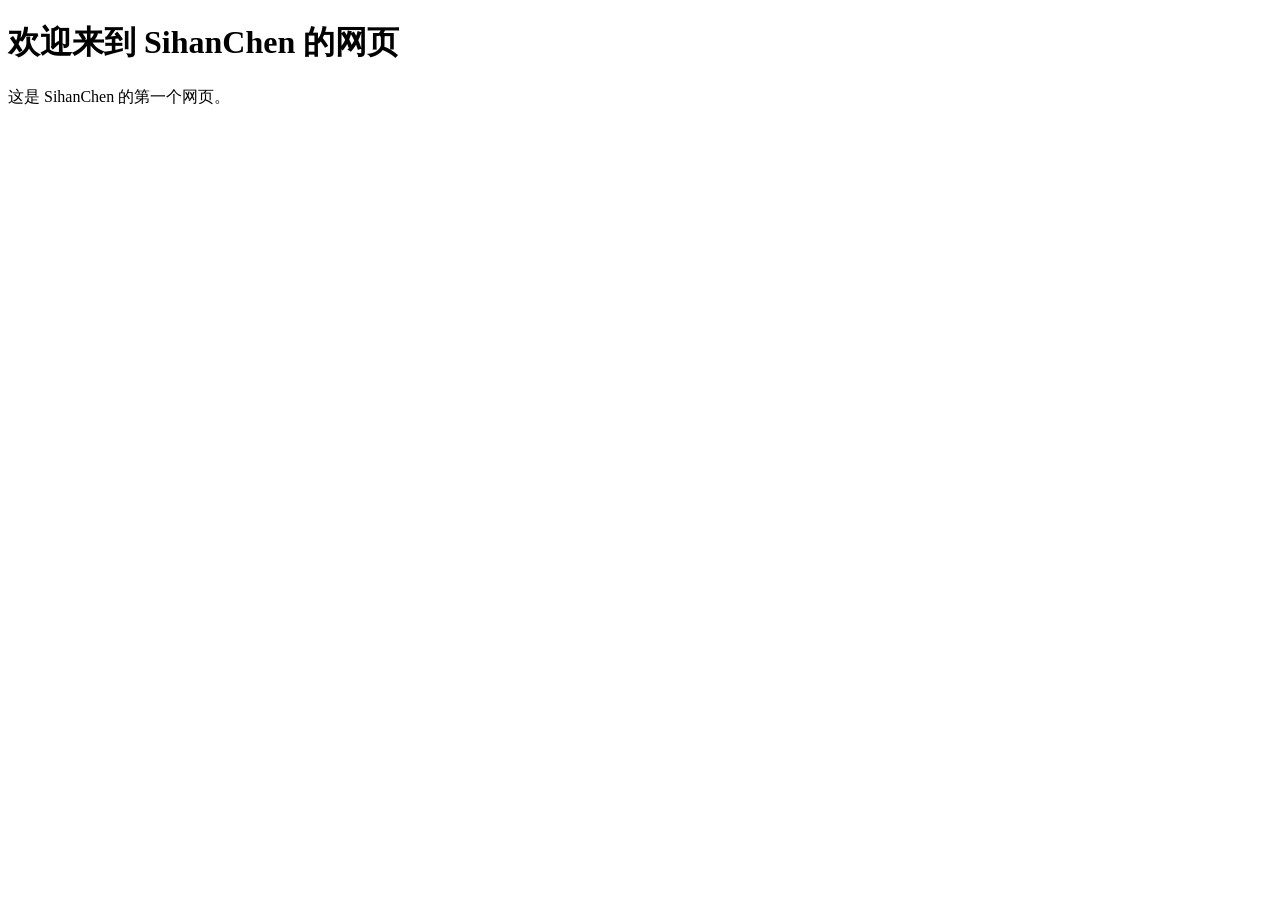
==== index.html @ 58860b1e "Create index.html" ====
<!DOCTYPE html>
<html lang="zh">
<head>
    <meta charset="UTF-8">
    <meta name="viewport" content="width=device-width, initial-scale=1.0">
    <link rel="stylesheet" href="style.css"> <!-- 引入 CSS 文件 -->
    <title>SihanChen 的网页</title>
</head>
<body>
    <h1>欢迎来到 SihanChen 的网页</h1>
    <p>这是 SihanChen 的第一个网页。</p>
</body>
</html>
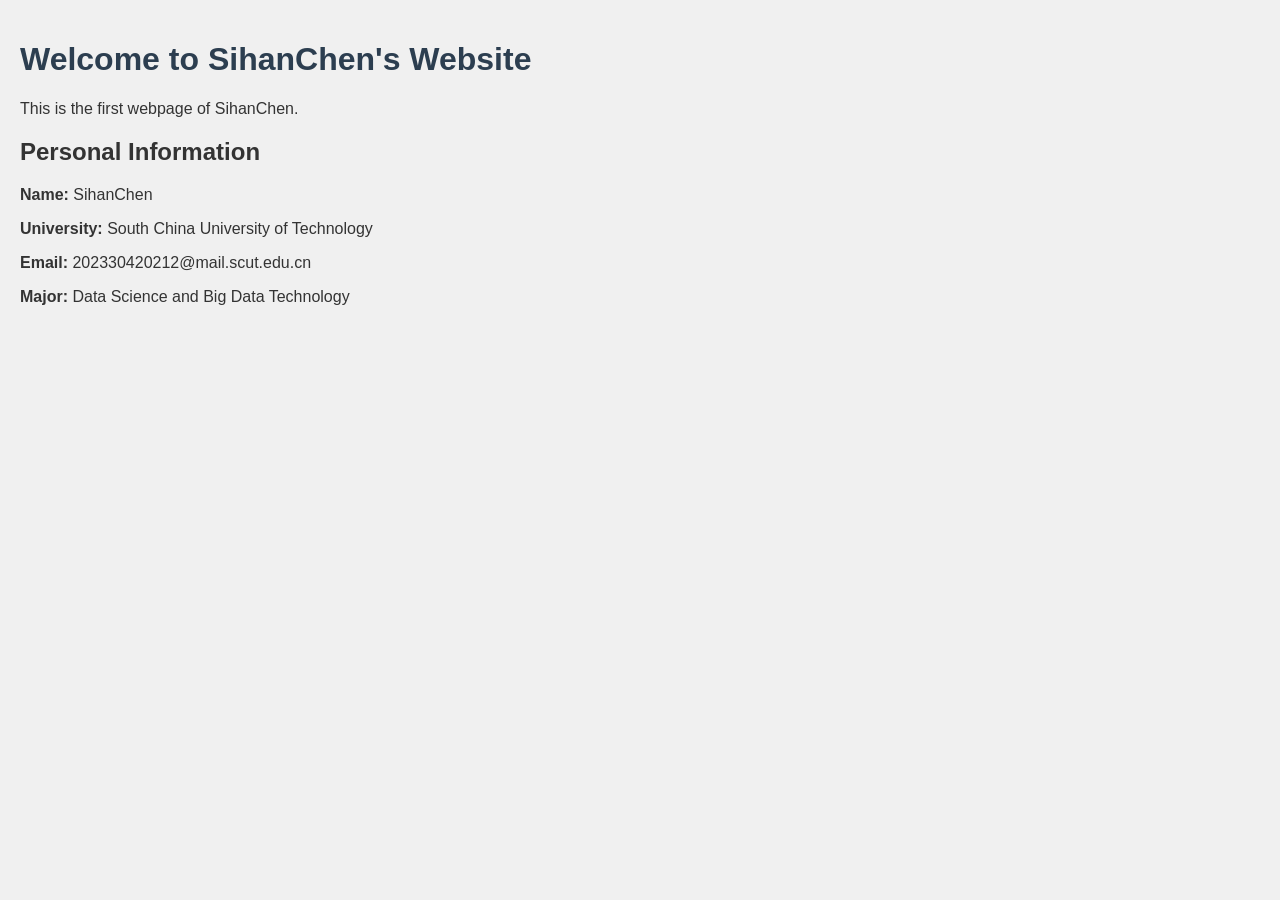
==== commit 51a113cd: "index.html" ====
--- a/index.html
+++ b/index.html
@@ -1,13 +1,21 @@
 <!DOCTYPE html>
-<html lang="zh">
+<html lang="en">
 <head>
     <meta charset="UTF-8">
     <meta name="viewport" content="width=device-width, initial-scale=1.0">
-    <link rel="stylesheet" href="style.css"> <!-- 引入 CSS 文件 -->
-    <title>SihanChen 的网页</title>
+    <link rel="stylesheet" href="style.css"> <!-- Link to CSS file -->
+    <title>SihanChen's Website</title>
 </head>
 <body>
-    <h1>欢迎来到 SihanChen 的网页</h1>
-    <p>这是 SihanChen 的第一个网页。</p>
+    <h1>Welcome to SihanChen's Website</h1>
+    <p>This is the first webpage of SihanChen.</p>
+
+    <div class="info">
+        <h2>Personal Information</h2>
+        <p><strong>Name:</strong> SihanChen</p>
+        <p><strong>University:</strong> South China University of Technology</p>
+        <p><strong>Email:</strong> 202330420212@mail.scut.edu.cn</p>
+        <p><strong>Major:</strong> Data Science and Big Data Technology</p>
+    </div>
 </body>
 </html>
--- a/style.css
+++ b/style.css
@@ -0,0 +1,11 @@
+body {
+    font-family: Arial, sans-serif;
+    background-color: #f0f0f0;
+    color: #333;
+    margin: 0;
+    padding: 20px;
+}
+
+h1 {
+    color: #2c3e50;
+}
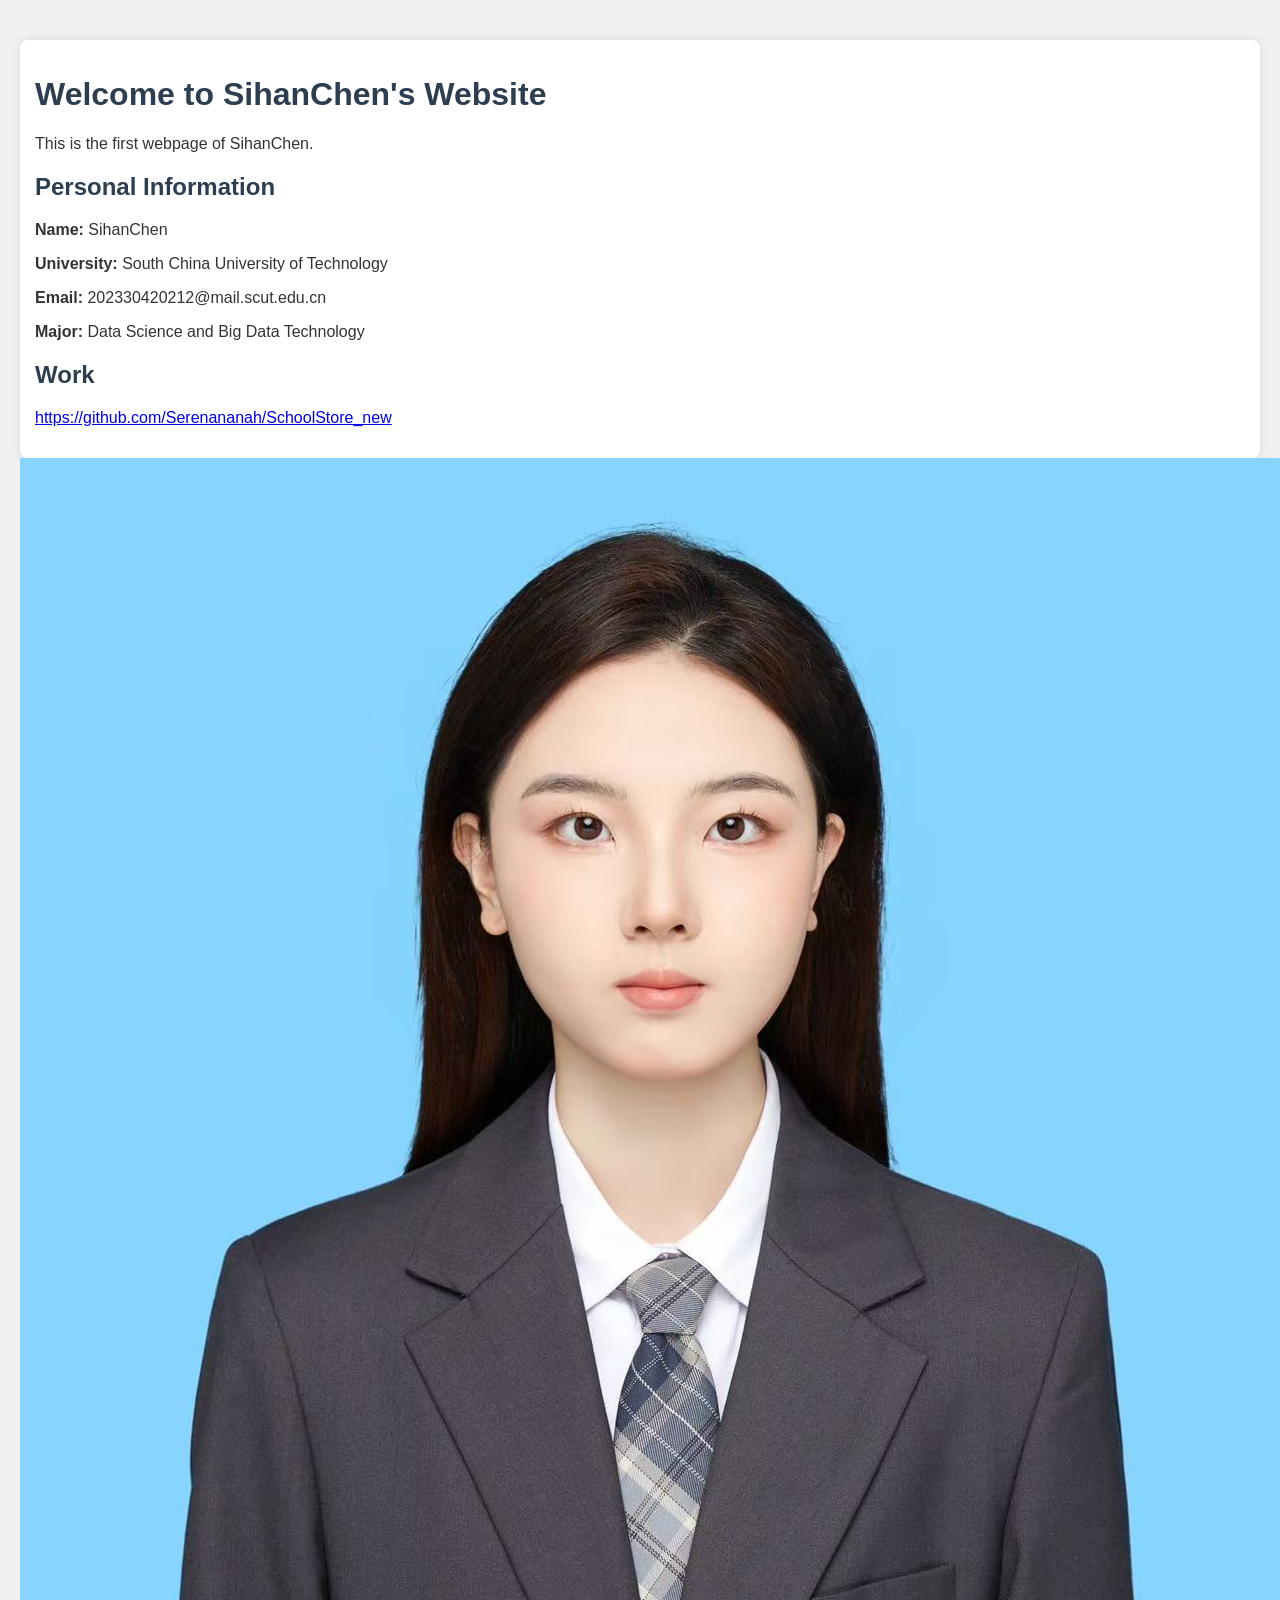
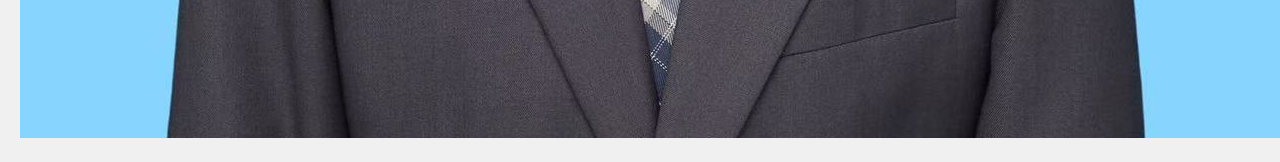
==== commit 28f726b7: "index.html" ====
--- a/index.html
+++ b/index.html
@@ -7,15 +7,25 @@
     <title>SihanChen's Website</title>
 </head>
 <body>
-    <h1>Welcome to SihanChen's Website</h1>
-    <p>This is the first webpage of SihanChen.</p>
+    <div class="container">
+        <div class="info">
+            <h1>Welcome to SihanChen's Website</h1>
+            <p>This is the first webpage of SihanChen.</p>
 
-    <div class="info">
-        <h2>Personal Information</h2>
-        <p><strong>Name:</strong> SihanChen</p>
-        <p><strong>University:</strong> South China University of Technology</p>
-        <p><strong>Email:</strong> 202330420212@mail.scut.edu.cn</p>
-        <p><strong>Major:</strong> Data Science and Big Data Technology</p>
+            <h2>Personal Information</h2>
+            <p><strong>Name:</strong> SihanChen</p>
+            <p><strong>University:</strong> South China University of Technology</p>
+            <p><strong>Email:</strong> 202330420212@mail.scut.edu.cn</p>
+            <p><strong>Major:</strong> Data Science and Big Data Technology</p>
+
+            <h2>Work</h2>
+            <p><a href="https://github.com/Serenananah/SchoolStore_new" target="_blank">
+                https://github.com/Serenananah/SchoolStore_new</a></p>
+        </div>
+        
+        <div class="profile">
+            <img src="profile.png" alt="Profile Picture">
+        </div>
     </div>
 </body>
 </html>
--- a/style.css
+++ b/style.css
@@ -9,3 +9,15 @@
 h1 {
     color: #2c3e50;
 }
+
+.info {
+    background-color: #ffffff;
+    padding: 15px;
+    margin-top: 20px;
+    border-radius: 8px;
+    box-shadow: 0px 0px 10px rgba(0, 0, 0, 0.1);
+}
+
+.info h2 {
+    color: #2c3e50;
+}
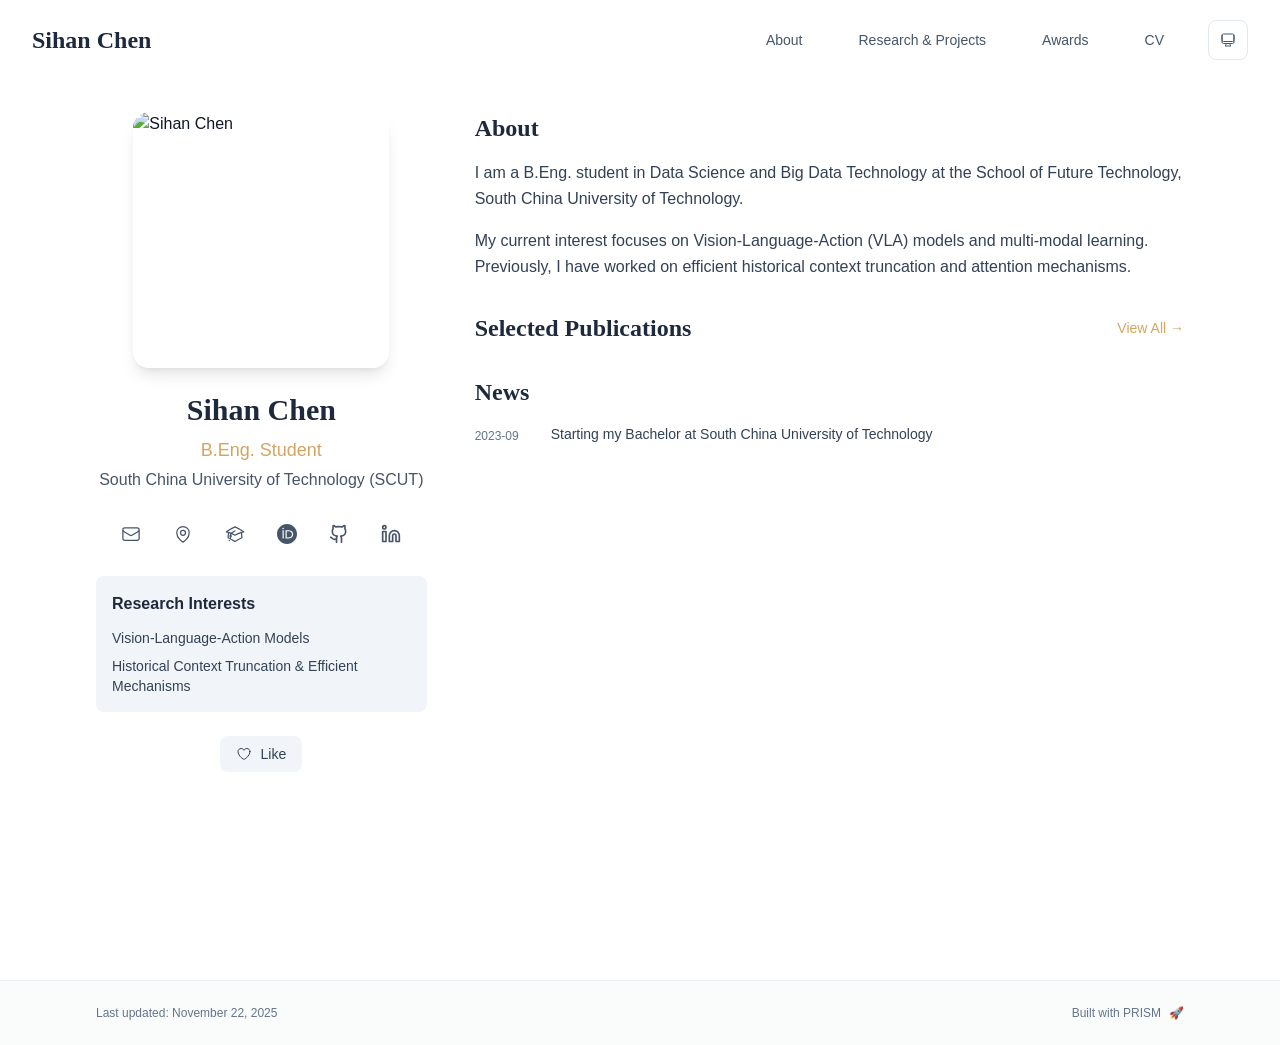
==== commit 2bfc3e24: "PRISM 网站 第一次提交" ====
--- a/index.html
+++ b/index.html
@@ -1,31 +1,25 @@
-<!DOCTYPE html>
-<html lang="en">
-<head>
-    <meta charset="UTF-8">
-    <meta name="viewport" content="width=device-width, initial-scale=1.0">
-    <link rel="stylesheet" href="style.css"> <!-- Link to CSS file -->
-    <title>SihanChen's Website</title>
-</head>
-<body>
-    <div class="container">
-        <div class="info">
-            <h1>Welcome to SihanChen's Website</h1>
-            <p>This is the first webpage of SihanChen.</p>
-
-            <h2>Personal Information</h2>
-            <p><strong>Name:</strong> SihanChen</p>
-            <p><strong>University:</strong> South China University of Technology</p>
-            <p><strong>Email:</strong> 202330420212@mail.scut.edu.cn</p>
-            <p><strong>Major:</strong> Data Science and Big Data Technology</p>
-
-            <h2>Work</h2>
-            <p><a href="https://github.com/Serenananah/SchoolStore_new" target="_blank">
-                https://github.com/Serenananah/SchoolStore_new</a></p>
-        </div>
-        
-        <div class="profile">
-            <img src="profile.png" alt="Profile Picture">
-        </div>
-    </div>
-</body>
-</html>
+<!DOCTYPE html><html lang="en" class="scroll-smooth"><head><meta charSet="utf-8"/><meta name="viewport" content="width=device-width, initial-scale=1"/><link rel="preload" as="image" href="/me.png"/><link rel="stylesheet" href="/_next/static/css/da8c921f5fc87db8.css" data-precedence="next"/><link rel="preload" as="script" fetchPriority="low" href="/_next/static/chunks/webpack-679b75d1c4c2027c.js"/><script src="/_next/static/chunks/4bd1b696-70b6d399998de86a.js" async=""></script><script src="/_next/static/chunks/684-5aaa8290a129f299.js" async=""></script><script src="/_next/static/chunks/main-app-0d3df2ae9838b63c.js" async=""></script><script src="/_next/static/chunks/444-514986c7bcaa627f.js" async=""></script><script src="/_next/static/chunks/874-6cc630662f3664af.js" async=""></script><script src="/_next/static/chunks/479-a7fca1ea99bf577c.js" async=""></script><script src="/_next/static/chunks/app/layout-56a262e06c4da5bd.js" async=""></script><script src="/_next/static/chunks/537-09a93bf4c8e62e04.js" async=""></script><script src="/_next/static/chunks/app/page-0b108eb6658bbdd6.js" async=""></script><link rel="icon" href="/favicon.svg" type="image/svg+xml"/><link rel="dns-prefetch" href="https://google-fonts.jialeliu.com"/><link rel="preconnect" href="https://google-fonts.jialeliu.com" crossorigin=""/><link rel="preload" as="style" href="https://google-fonts.jialeliu.com/css2?family=Inter:wght@300;400;500;600;700&amp;family=Crimson+Text:ital,wght@0,400;0,600;1,400&amp;display=swap"/><link rel="stylesheet" id="gfonts-css" href="https://google-fonts.jialeliu.com/css2?family=Inter:wght@300;400;500;600;700&amp;family=Crimson+Text:ital,wght@0,400;0,600;1,400&amp;display=swap" media="print"/><script>
+              (function(){
+                var l = document.getElementById('gfonts-css');
+                if (!l) return;
+                if (l.media !== 'all') {
+                  l.addEventListener('load', function(){ try { l.media = 'all'; } catch(e){} });
+                }
+              })();
+            </script><noscript><link rel="stylesheet" href="https://google-fonts.jialeliu.com/css2?family=Inter:wght@300;400;500;600;700&amp;family=Crimson+Text:ital,wght@0,400;0,600;1,400&amp;display=swap"/></noscript><script>
+              try {
+                const theme = localStorage.getItem('theme-storage');
+                const parsed = theme ? JSON.parse(theme) : null;
+                const setting = parsed?.state?.theme || 'system';
+                const prefersDark = typeof window !== 'undefined' && window.matchMedia && window.matchMedia('(prefers-color-scheme: dark)').matches;
+                const effective = setting === 'dark' ? 'dark' : (setting === 'light' ? 'light' : (prefersDark ? 'dark' : 'light'));
+                var root = document.documentElement;
+                root.classList.add(effective);
+                root.setAttribute('data-theme', effective);
+              } catch (e) {
+                var root = document.documentElement;
+                root.classList.add('light');
+                root.setAttribute('data-theme', 'light');
+              }
+            </script><title>Sihan Chen</title><meta name="description" content="B.Eng. Student in Data Science &amp; Big Data Technology at SCUT"/><meta name="author" content="Sihan Chen"/><meta name="keywords" content="Sihan Chen,PhD,Research,South China University of Technology (SCUT)"/><meta name="creator" content="Sihan Chen"/><meta name="publisher" content="Sihan Chen"/><meta property="og:title" content="Sihan Chen"/><meta property="og:description" content="B.Eng. Student in Data Science &amp; Big Data Technology at SCUT"/><meta property="og:site_name" content="Sihan Chen&#x27;s Academic Website"/><meta property="og:locale" content="en_US"/><meta property="og:type" content="website"/><meta name="twitter:card" content="summary"/><meta name="twitter:title" content="Sihan Chen"/><meta name="twitter:description" content="B.Eng. Student in Data Science &amp; Big Data Technology at SCUT"/><link rel="icon" href="/favicon.svg"/><script>document.querySelectorAll('body link[rel="icon"], body link[rel="apple-touch-icon"]').forEach(el => document.head.appendChild(el))</script><script src="/_next/static/chunks/polyfills-42372ed130431b0a.js" noModule=""></script></head><body class="font-sans antialiased"><div style="visibility:hidden"><nav class="fixed top-0 left-0 right-0 z-50" data-headlessui-state=""><div class="transition-all duration-300 ease-out bg-transparent" style="transform:translateY(-100px)"><div class="max-w-7xl mx-auto px-4 sm:px-6 lg:px-8"><div class="flex justify-between items-center h-16 lg:h-20"><div class="flex-shrink-0" tabindex="0"><a class="text-xl lg:text-2xl font-serif font-semibold text-primary hover:text-accent transition-colors duration-200" href="/">Sihan Chen</a></div><div class="hidden lg:block"><div class="ml-10 flex items-center space-x-8"><div class="flex items-baseline space-x-8"><a class="relative px-3 py-2 text-sm font-medium transition-all duration-200 rounded hover:bg-accent/10 hover:shadow-sm text-primary" href="/"><span class="relative z-10">About</span><div class="absolute inset-0 bg-accent/10 rounded-lg"></div></a><a class="relative px-3 py-2 text-sm font-medium transition-all duration-200 rounded hover:bg-accent/10 hover:shadow-sm text-neutral-600 hover:text-primary" href="/projects/"><span class="relative z-10">Research &amp; Projects</span></a><a class="relative px-3 py-2 text-sm font-medium transition-all duration-200 rounded hover:bg-accent/10 hover:shadow-sm text-neutral-600 hover:text-primary" href="/awards/"><span class="relative z-10">Awards</span></a><a class="relative px-3 py-2 text-sm font-medium transition-all duration-200 rounded hover:bg-accent/10 hover:shadow-sm text-neutral-600 hover:text-primary" href="/cv/"><span class="relative z-10">CV</span></a></div><div class="flex items-center justify-center w-10 h-10 rounded-lg border border-neutral-200 dark:border-[rgba(148,163,184,0.24)] bg-background dark:bg-neutral-800"><div class="w-4 h-4 rounded-full bg-neutral-300 animate-pulse"></div></div></div></div><div class="lg:hidden flex items-center space-x-2"><div class="flex items-center justify-center w-10 h-10 rounded-lg border border-neutral-200 dark:border-[rgba(148,163,184,0.24)] bg-background dark:bg-neutral-800"><div class="w-4 h-4 rounded-full bg-neutral-300 animate-pulse"></div></div><button class="inline-flex items-center justify-center p-2 rounded-md text-neutral-600 hover:text-primary hover:bg-neutral-100 dark:hover:bg-neutral-800 focus:outline-none focus:ring-2 focus:ring-inset focus:ring-accent transition-colors duration-200" id="headlessui-disclosure-button-«R5pdb»" type="button" aria-expanded="false" data-headlessui-state=""><span class="sr-only">Open main menu</span><div><svg xmlns="http://www.w3.org/2000/svg" fill="none" viewBox="0 0 24 24" stroke-width="1.5" stroke="currentColor" aria-hidden="true" data-slot="icon" class="block h-6 w-6"><path stroke-linecap="round" stroke-linejoin="round" d="M3.75 6.75h16.5M3.75 12h16.5m-16.5 5.25h16.5"></path></svg></div></button></div></div></div></div></nav><main class="min-h-screen pt-16 lg:pt-20"><div class="max-w-6xl mx-auto px-4 sm:px-6 lg:px-8 py-8 bg-background min-h-screen"><div class="grid grid-cols-1 lg:grid-cols-3 gap-12"><div class="lg:col-span-1"><div class="sticky top-8" style="opacity:0;transform:translateY(20px)"><div class="w-64 h-64 mx-auto mb-6 rounded-2xl overflow-hidden shadow-lg hover:shadow-xl transition-all duration-200 hover:scale-105"><img alt="Sihan Chen" width="256" height="256" decoding="async" data-nimg="1" class="w-full h-full object-cover object-[32%_center]" style="color:transparent" src="/me.png"/></div><div class="text-center mb-6"><h1 class="text-3xl font-serif font-bold text-primary mb-2">Sihan Chen</h1><p class="text-lg text-accent font-medium mb-1">B.Eng. Student</p><p class="text-neutral-600 mb-2">South China University of Technology (SCUT)</p></div><div class="flex flex-wrap justify-center gap-3 sm:gap-4 mb-6 relative px-2"><div class="relative"><button class="p-2 sm:p-2 transition-colors duration-200 text-neutral-600 dark:text-neutral-400 hover:text-accent" aria-label="Email"><svg xmlns="http://www.w3.org/2000/svg" fill="none" viewBox="0 0 24 24" stroke-width="1.5" stroke="currentColor" aria-hidden="true" data-slot="icon" class="h-5 w-5"><path stroke-linecap="round" stroke-linejoin="round" d="M21.75 6.75v10.5a2.25 2.25 0 0 1-2.25 2.25h-15a2.25 2.25 0 0 1-2.25-2.25V6.75m19.5 0A2.25 2.25 0 0 0 19.5 4.5h-15a2.25 2.25 0 0 0-2.25 2.25m19.5 0v.243a2.25 2.25 0 0 1-1.07 1.916l-7.5 4.615a2.25 2.25 0 0 1-2.36 0L3.32 8.91a2.25 2.25 0 0 1-1.07-1.916V6.75"></path></svg></button></div><div class="relative"><button class="p-2 sm:p-2 transition-colors duration-200 text-neutral-600 dark:text-neutral-400 hover:text-accent" aria-label="Location"><svg xmlns="http://www.w3.org/2000/svg" fill="none" viewBox="0 0 24 24" stroke-width="1.5" stroke="currentColor" aria-hidden="true" data-slot="icon" class="h-5 w-5"><path stroke-linecap="round" stroke-linejoin="round" d="M15 10.5a3 3 0 1 1-6 0 3 3 0 0 1 6 0Z"></path><path stroke-linecap="round" stroke-linejoin="round" d="M19.5 10.5c0 7.142-7.5 11.25-7.5 11.25S4.5 17.642 4.5 10.5a7.5 7.5 0 1 1 15 0Z"></path></svg></button></div><a href="https://scholar.google.com" target="_blank" rel="noopener noreferrer" class="p-2 sm:p-2 text-neutral-600 dark:text-neutral-400 hover:text-accent transition-colors duration-200" aria-label="Google Scholar"><svg xmlns="http://www.w3.org/2000/svg" fill="none" viewBox="0 0 24 24" stroke-width="1.5" stroke="currentColor" aria-hidden="true" data-slot="icon" class="h-5 w-5"><path stroke-linecap="round" stroke-linejoin="round" d="M4.26 10.147a60.438 60.438 0 0 0-.491 6.347A48.62 48.62 0 0 1 12 20.904a48.62 48.62 0 0 1 8.232-4.41 60.46 60.46 0 0 0-.491-6.347m-15.482 0a50.636 50.636 0 0 0-2.658-.813A59.906 59.906 0 0 1 12 3.493a59.903 59.903 0 0 1 10.399 5.84c-.896.248-1.783.52-2.658.814m-15.482 0A50.717 50.717 0 0 1 12 13.489a50.702 50.702 0 0 1 7.74-3.342M6.75 15a.75.75 0 1 0 0-1.5.75.75 0 0 0 0 1.5Zm0 0v-3.675A55.378 55.378 0 0 1 12 8.443m-7.007 11.55A5.981 5.981 0 0 0 6.75 15.75v-1.5"></path></svg></a><a href="https://orcid.org/0009-0004-6203-318X" target="_blank" rel="noopener noreferrer" class="p-2 sm:p-2 text-neutral-600 dark:text-neutral-400 hover:text-accent transition-colors duration-200" aria-label="ORCID"><svg viewBox="0 0 24 24" fill="currentColor" class="h-5 w-5" xmlns="http://www.w3.org/2000/svg"><path d="M12 0C5.372 0 0 5.372 0 12s5.372 12 12 12 12-5.372 12-12S18.628 0 12 0zM7.369 4.378c.525 0 .947.431.947.947s-.422.947-.947.947a.95.95 0 0 1-.947-.947c0-.525.422-.947.947-.947zm-.722 3.038h1.444v10.041H6.647V7.416zm3.562 0h3.9c3.712 0 5.344 2.653 5.344 5.025 0 2.578-2.016 5.025-5.325 5.025h-3.919V7.416zm1.444 1.303v7.444h2.297c3.272 0 4.022-2.484 4.022-3.722 0-2.016-1.284-3.722-4.097-3.722h-2.222z"></path></svg></a><a href="https://github.com/Serenananah" target="_blank" rel="noopener noreferrer" class="p-2 sm:p-2 text-neutral-600 dark:text-neutral-400 hover:text-accent transition-colors duration-200" aria-label="GitHub"><svg xmlns="http://www.w3.org/2000/svg" width="24" height="24" viewBox="0 0 24 24" fill="none" stroke="currentColor" stroke-width="2" stroke-linecap="round" stroke-linejoin="round" class="lucide lucide-github h-5 w-5" aria-hidden="true"><path d="M15 22v-4a4.8 4.8 0 0 0-1-3.5c3 0 6-2 6-5.5.08-1.25-.27-2.48-1-3.5.28-1.15.28-2.35 0-3.5 0 0-1 0-3 1.5-2.64-.5-5.36-.5-8 0C6 2 5 2 5 2c-.3 1.15-.3 2.35 0 3.5A5.403 5.403 0 0 0 4 9c0 3.5 3 5.5 6 5.5-.39.49-.68 1.05-.85 1.65-.17.6-.22 1.23-.15 1.85v4"></path><path d="M9 18c-4.51 2-5-2-7-2"></path></svg></a><a href="https://www.linkedin.com/in/%E6%80%9D%E6%B6%B5-%E9%99%88-82a5a5386/" target="_blank" rel="noopener noreferrer" class="p-2 sm:p-2 text-neutral-600 dark:text-neutral-400 hover:text-accent transition-colors duration-200" aria-label="LinkedIn"><svg xmlns="http://www.w3.org/2000/svg" width="24" height="24" viewBox="0 0 24 24" fill="none" stroke="currentColor" stroke-width="2" stroke-linecap="round" stroke-linejoin="round" class="lucide lucide-linkedin h-5 w-5" aria-hidden="true"><path d="M16 8a6 6 0 0 1 6 6v7h-4v-7a2 2 0 0 0-2-2 2 2 0 0 0-2 2v7h-4v-7a6 6 0 0 1 6-6z"></path><rect width="4" height="12" x="2" y="9"></rect><circle cx="4" cy="4" r="2"></circle></svg></a></div><div class="bg-neutral-100 dark:bg-neutral-800 rounded-lg p-4 mb-6 hover:shadow-lg transition-all duration-200 hover:scale-[1.02]"><h3 class="font-semibold text-primary mb-3">Research Interests</h3><div class="space-y-2 text-sm text-neutral-700 dark:text-neutral-500"><div>Vision-Language-Action Models</div><div>Historical Context Truncation &amp; Efficient Mechanisms</div></div></div><div class="flex justify-center"><div class="relative"><button class="flex items-center space-x-2 px-4 py-2 rounded-lg font-medium text-sm transition-all duration-200 bg-neutral-100 dark:bg-neutral-800 text-neutral-700 dark:text-neutral-500 hover:bg-red-50 dark:hover:bg-red-900/20 hover:text-red-600 dark:hover:text-red-400 cursor-pointer" tabindex="0"><svg xmlns="http://www.w3.org/2000/svg" fill="none" viewBox="0 0 24 24" stroke-width="1.5" stroke="currentColor" aria-hidden="true" data-slot="icon" class="h-4 w-4"><path stroke-linecap="round" stroke-linejoin="round" d="M21 8.25c0-2.485-2.099-4.5-4.688-4.5-1.935 0-3.597 1.126-4.312 2.733-.715-1.607-2.377-2.733-4.313-2.733C5.1 3.75 3 5.765 3 8.25c0 7.22 9 12 9 12s9-4.78 9-12Z"></path></svg><span>Like</span></button></div></div></div></div><div class="lg:col-span-2 space-y-8"><section style="opacity:0;transform:translateY(20px)"><h2 class="text-2xl font-serif font-bold text-primary mb-4">About</h2><div class="prose prose-lg text-neutral-700 leading-relaxed"><p class="mb-4 last:mb-0">I am a B.Eng. student in Data Science and Big Data Technology at the School of Future Technology, South China University of Technology.</p>
+<p class="mb-4 last:mb-0">My current interest focuses on Vision-Language-Action (VLA) models and multi-modal learning. Previously, I have worked on efficient historical context truncation and attention mechanisms.</p></div></section><section style="opacity:0;transform:translateY(20px)"><div class="flex items-center justify-between mb-4"><h2 class="text-2xl font-serif font-bold text-primary">Selected Publications</h2><a class="text-accent hover:text-accent-dark text-sm font-medium transition-all duration-200 rounded hover:bg-accent/10 hover:shadow-sm" href="/publications/">View All →</a></div><div class="space-y-4"></div></section><section style="opacity:0;transform:translateY(20px)"><h2 class="text-2xl font-serif font-bold text-primary mb-4">News</h2><div class="space-y-3"><div class="flex items-start space-x-3"><span class="text-xs text-neutral-500 mt-1 w-16 flex-shrink-0">2023-09</span><p class="text-sm text-neutral-700">Starting my Bachelor at South China University of Technology</p></div></div></section></div></div></div><!--$--><!--/$--><!--$--><!--/$--></main><footer class="border-t border-neutral-200/50 bg-neutral-50/50 dark:bg-neutral-900/50 dark:border-neutral-700/50"><div class="max-w-6xl mx-auto px-4 sm:px-6 lg:px-8 py-6"><div class="flex flex-col sm:flex-row justify-between items-center gap-2"><p class="text-xs text-neutral-500">Last updated: <!-- -->November 22, 2025</p><p class="text-xs text-neutral-500 flex items-center"><a href="https://github.com/xyjoey/PRISM" target="_blank" rel="noopener noreferrer">Built with PRISM</a><span class="ml-2">🚀</span></p></div></div></footer></div><script src="/_next/static/chunks/webpack-679b75d1c4c2027c.js" async=""></script><script>(self.__next_f=self.__next_f||[]).push([0])</script><script>self.__next_f.push([1,"1:\"$Sreact.fragment\"\n2:I[3719,[\"444\",\"static/chunks/444-514986c7bcaa627f.js\",\"874\",\"static/chunks/874-6cc630662f3664af.js\",\"479\",\"static/chunks/479-a7fca1ea99bf577c.js\",\"177\",\"static/chunks/app/layout-56a262e06c4da5bd.js\"],\"ThemeProvider\"]\n3:I[768,[\"444\",\"static/chunks/444-514986c7bcaa627f.js\",\"874\",\"static/chunks/874-6cc630662f3664af.js\",\"479\",\"static/chunks/479-a7fca1ea99bf577c.js\",\"177\",\"static/chunks/app/layout-56a262e06c4da5bd.js\"],\"default\"]\n4:I[7555,[],\"\"]\n5:I[1295,[],\"\"]\n6:I[2548,[\"444\",\"static/chunks/444-514986c7bcaa627f.js\",\"874\",\"static/chunks/874-6cc630662f3664af.js\",\"479\",\"static/chunks/479-a7fca1ea99bf577c.js\",\"177\",\"static/chunks/app/layout-56a262e06c4da5bd.js\"],\"default\"]\n7:I[7437,[\"444\",\"static/chunks/444-514986c7bcaa627f.js\",\"537\",\"static/chunks/537-09a93bf4c8e62e04.js\",\"874\",\"static/chunks/874-6cc630662f3664af.js\",\"974\",\"static/chunks/app/page-0b108eb6658bbdd6.js\"],\"default\"]\n8:I[9507,[\"444\",\"static/chunks/444-514986c7bcaa627f.js\",\"537\",\"static/chunks/537-09a93bf4c8e62e04.js\",\"874\",\"static/chunks/874-6cc630662f3664af.js\",\"974\",\"static/chunks/app/page-0b108eb6658bbdd6.js\"],\"default\"]\n9:I[5218,[\"444\",\"static/chunks/444-514986c7bcaa627f.js\",\"537\",\"static/chunks/537-09a93bf4c8e62e04.js\",\"874\",\"static/chunks/874-6cc630662f3664af.js\",\"974\",\"static/chunks/app/page-0b108eb6658bbdd6.js\"],\"default\"]\na:I[1990,[\"444\",\"static/chunks/444-514986c7bcaa627f.js\",\"537\",\"static/chunks/537-09a93bf4c8e62e04.js\",\"874\",\"static/chunks/874-6cc630662f3664af.js\",\"974\",\"static/chunks/app/page-0b108eb6658bbdd6.js\"],\"default\"]\nb:I[9665,[],\"MetadataBoundary\"]\nd:I[9665,[],\"OutletBoundary\"]\n10:I[4911,[],\"AsyncMetadataOutlet\"]\n12:I[9665,[],\"ViewportBoundary\"]\n14:I[6614,[],\"\"]\n:HL[\"/_next/static/css/da8c921f5fc87db8.css\",\"style\"]\n"])</script><script>self.__next_f.push([1,"0:{\"P\":null,\"b\":\"5r7FQbi4NffuYcehg97to\",\"p\":\"\",\"c\":[\"\",\"\"],\"i\":false,\"f\":[[[\"\",{\"children\":[\"__PAGE__\",{}]},\"$undefined\",\"$undefined\",true],[\"\",[\"$\",\"$1\",\"c\",{\"children\":[[[\"$\",\"link\",\"0\",{\"rel\":\"stylesheet\",\"href\":\"/_next/static/css/da8c921f5fc87db8.css\",\"precedence\":\"next\",\"crossOrigin\":\"$undefined\",\"nonce\":\"$undefined\"}]],[\"$\",\"html\",null,{\"lang\":\"en\",\"className\":\"scroll-smooth\",\"suppressHydrationWarning\":true,\"children\":[[\"$\",\"head\",null,{\"children\":[[\"$\",\"link\",null,{\"rel\":\"icon\",\"href\":\"/favicon.svg\",\"type\":\"image/svg+xml\"}],[\"$\",\"link\",null,{\"rel\":\"dns-prefetch\",\"href\":\"https://google-fonts.jialeliu.com\"}],[\"$\",\"link\",null,{\"rel\":\"preconnect\",\"href\":\"https://google-fonts.jialeliu.com\",\"crossOrigin\":\"\"}],[\"$\",\"link\",null,{\"rel\":\"preload\",\"as\":\"style\",\"href\":\"https://google-fonts.jialeliu.com/css2?family=Inter:wght@300;400;500;600;700\u0026family=Crimson+Text:ital,wght@0,400;0,600;1,400\u0026display=swap\"}],[\"$\",\"link\",null,{\"rel\":\"stylesheet\",\"id\":\"gfonts-css\",\"href\":\"https://google-fonts.jialeliu.com/css2?family=Inter:wght@300;400;500;600;700\u0026family=Crimson+Text:ital,wght@0,400;0,600;1,400\u0026display=swap\",\"media\":\"print\"}],[\"$\",\"script\",null,{\"dangerouslySetInnerHTML\":{\"__html\":\"\\n              (function(){\\n                var l = document.getElementById('gfonts-css');\\n                if (!l) return;\\n                if (l.media !== 'all') {\\n                  l.addEventListener('load', function(){ try { l.media = 'all'; } catch(e){} });\\n                }\\n              })();\\n            \"}}],[\"$\",\"noscript\",null,{\"children\":[\"$\",\"link\",null,{\"rel\":\"stylesheet\",\"href\":\"https://google-fonts.jialeliu.com/css2?family=Inter:wght@300;400;500;600;700\u0026family=Crimson+Text:ital,wght@0,400;0,600;1,400\u0026display=swap\"}]}],[\"$\",\"script\",null,{\"dangerouslySetInnerHTML\":{\"__html\":\"\\n              try {\\n                const theme = localStorage.getItem('theme-storage');\\n                const parsed = theme ? JSON.parse(theme) : null;\\n                const setting = parsed?.state?.theme || 'system';\\n                const prefersDark = typeof window !== 'undefined' \u0026\u0026 window.matchMedia \u0026\u0026 window.matchMedia('(prefers-color-scheme: dark)').matches;\\n                const effective = setting === 'dark' ? 'dark' : (setting === 'light' ? 'light' : (prefersDark ? 'dark' : 'light'));\\n                var root = document.documentElement;\\n                root.classList.add(effective);\\n                root.setAttribute('data-theme', effective);\\n              } catch (e) {\\n                var root = document.documentElement;\\n                root.classList.add('light');\\n                root.setAttribute('data-theme', 'light');\\n              }\\n            \"}}]]}],[\"$\",\"body\",null,{\"className\":\"font-sans antialiased\",\"children\":[\"$\",\"$L2\",null,{\"children\":[[\"$\",\"$L3\",null,{\"items\":[{\"title\":\"About\",\"type\":\"page\",\"target\":\"about\",\"href\":\"/\"},{\"title\":\"Research \u0026 Projects\",\"type\":\"page\",\"target\":\"projects\",\"href\":\"/projects\"},{\"title\":\"Awards\",\"type\":\"page\",\"target\":\"awards\",\"href\":\"/awards\"},{\"title\":\"CV\",\"type\":\"page\",\"target\":\"cv\",\"href\":\"/cv\"}],\"siteTitle\":\"Sihan Chen\"}],[\"$\",\"main\",null,{\"className\":\"min-h-screen pt-16 lg:pt-20\",\"children\":[\"$\",\"$L4\",null,{\"parallelRouterKey\":\"children\",\"error\":\"$undefined\",\"errorStyles\":\"$undefined\",\"errorScripts\":\"$undefined\",\"template\":[\"$\",\"$L5\",null,{}],\"templateStyles\":\"$undefined\",\"templateScripts\":\"$undefined\",\"notFound\":[[[\"$\",\"title\",null,{\"children\":\"404: This page could not be found.\"}],[\"$\",\"div\",null,{\"style\":{\"fontFamily\":\"system-ui,\\\"Segoe UI\\\",Roboto,Helvetica,Arial,sans-serif,\\\"Apple Color Emoji\\\",\\\"Segoe UI Emoji\\\"\",\"height\":\"100vh\",\"textAlign\":\"center\",\"display\":\"flex\",\"flexDirection\":\"column\",\"alignItems\":\"center\",\"justifyContent\":\"center\"},\"children\":[\"$\",\"div\",null,{\"children\":[[\"$\",\"style\",null,{\"dangerouslySetInnerHTML\":{\"__html\":\"body{color:#000;background:#fff;margin:0}.next-error-h1{border-right:1px solid rgba(0,0,0,.3)}@media (prefers-color-scheme:dark){body{color:#fff;background:#000}.next-error-h1{border-right:1px solid rgba(255,255,255,.3)}}\"}}],[\"$\",\"h1\",null,{\"className\":\"next-error-h1\",\"style\":{\"display\":\"inline-block\",\"margin\":\"0 20px 0 0\",\"padding\":\"0 23px 0 0\",\"fontSize\":24,\"fontWeight\":500,\"verticalAlign\":\"top\",\"lineHeight\":\"49px\"},\"children\":404}],[\"$\",\"div\",null,{\"style\":{\"display\":\"inline-block\"},\"children\":[\"$\",\"h2\",null,{\"style\":{\"fontSize\":14,\"fontWeight\":400,\"lineHeight\":\"49px\",\"margin\":0},\"children\":\"This page could not be found.\"}]}]]}]}]],[]],\"forbidden\":\"$undefined\",\"unauthorized\":\"$undefined\"}]}],[\"$\",\"$L6\",null,{\"lastUpdated\":\"November 22, 2025\"}]]}]}]]}]]}],{\"children\":[\"__PAGE__\",[\"$\",\"$1\",\"c\",{\"children\":[[\"$\",\"div\",null,{\"className\":\"max-w-6xl mx-auto px-4 sm:px-6 lg:px-8 py-8 bg-background min-h-screen\",\"children\":[\"$\",\"div\",null,{\"className\":\"grid grid-cols-1 lg:grid-cols-3 gap-12\",\"children\":[[\"$\",\"div\",null,{\"className\":\"lg:col-span-1\",\"children\":[\"$\",\"$L7\",null,{\"author\":{\"name\":\"Sihan Chen\",\"title\":\"B.Eng. Student\",\"institution\":\"South China University of Technology (SCUT)\",\"avatar\":\"/me.png\",\"email\":\"202330420212@scut.edu.cn\",\"location\":\"Guangzhou, Guangdong, China\",\"location_url\":\"https://maps.app.goo.gl/89zacpsrUeCUhhpB9\",\"location_details\":[\"777 Xingye Blvd, Panyu District,\",\"Guangzhou, Guangdong Province, China\"]},\"social\":{\"google_scholar\":\"https://scholar.google.com\",\"orcid\":\"https://orcid.org/0009-0004-6203-318X\",\"github\":\"https://github.com/Serenananah\",\"linkedin\":\"https://www.linkedin.com/in/%E6%80%9D%E6%B6%B5-%E9%99%88-82a5a5386/\"},\"features\":{\"enable_likes\":true},\"researchInterests\":[\"Vision-Language-Action Models\",\"Historical Context Truncation \u0026 Efficient Mechanisms\"]}]}],[\"$\",\"div\",null,{\"className\":\"lg:col-span-2 space-y-8\",\"children\":[[\"$\",\"$L8\",\"about\",{\"content\":\"I am a B.Eng. student in Data Science and Big Data Technology at the School of Future Technology, South China University of Technology.  \\n\\nMy current interest focuses on Vision-Language-Action (VLA) models and multi-modal learning. Previously, I have worked on efficient historical context truncation and attention mechanisms.\",\"title\":\"About\"}],[\"$\",\"$L9\",\"featured_publications\",{\"publications\":[],\"title\":\"Selected Publications\"}],[\"$\",\"$La\",\"news\",{\"items\":[{\"date\":\"2023-09\",\"content\":\"Starting my Bachelor at South China University of Technology\"}],\"title\":\"News\"}]]}]]}]}],[\"$\",\"$Lb\",null,{\"children\":\"$Lc\"}],null,[\"$\",\"$Ld\",null,{\"children\":[\"$Le\",\"$Lf\",[\"$\",\"$L10\",null,{\"promise\":\"$@11\"}]]}]]}],{},null,false]},null,false],[\"$\",\"$1\",\"h\",{\"children\":[null,[\"$\",\"$1\",\"0Rw9Dbp5ThorzDKcRcogS\",{\"children\":[[\"$\",\"$L12\",null,{\"children\":\"$L13\"}],null]}],null]}],false]],\"m\":\"$undefined\",\"G\":[\"$14\",\"$undefined\"],\"s\":false,\"S\":true}\n"])</script><script>self.__next_f.push([1,"15:\"$Sreact.suspense\"\n16:I[4911,[],\"AsyncMetadata\"]\nc:[\"$\",\"$15\",null,{\"fallback\":null,\"children\":[\"$\",\"$L16\",null,{\"promise\":\"$@17\"}]}]\n"])</script><script>self.__next_f.push([1,"f:null\n"])</script><script>self.__next_f.push([1,"13:[[\"$\",\"meta\",\"0\",{\"charSet\":\"utf-8\"}],[\"$\",\"meta\",\"1\",{\"name\":\"viewport\",\"content\":\"width=device-width, initial-scale=1\"}]]\ne:null\n"])</script><script>self.__next_f.push([1,"17:{\"metadata\":[[\"$\",\"title\",\"0\",{\"children\":\"Sihan Chen\"}],[\"$\",\"meta\",\"1\",{\"name\":\"description\",\"content\":\"B.Eng. Student in Data Science \u0026 Big Data Technology at SCUT\"}],[\"$\",\"meta\",\"2\",{\"name\":\"author\",\"content\":\"Sihan Chen\"}],[\"$\",\"meta\",\"3\",{\"name\":\"keywords\",\"content\":\"Sihan Chen,PhD,Research,South China University of Technology (SCUT)\"}],[\"$\",\"meta\",\"4\",{\"name\":\"creator\",\"content\":\"Sihan Chen\"}],[\"$\",\"meta\",\"5\",{\"name\":\"publisher\",\"content\":\"Sihan Chen\"}],[\"$\",\"meta\",\"6\",{\"property\":\"og:title\",\"content\":\"Sihan Chen\"}],[\"$\",\"meta\",\"7\",{\"property\":\"og:description\",\"content\":\"B.Eng. Student in Data Science \u0026 Big Data Technology at SCUT\"}],[\"$\",\"meta\",\"8\",{\"property\":\"og:site_name\",\"content\":\"Sihan Chen's Academic Website\"}],[\"$\",\"meta\",\"9\",{\"property\":\"og:locale\",\"content\":\"en_US\"}],[\"$\",\"meta\",\"10\",{\"property\":\"og:type\",\"content\":\"website\"}],[\"$\",\"meta\",\"11\",{\"name\":\"twitter:card\",\"content\":\"summary\"}],[\"$\",\"meta\",\"12\",{\"name\":\"twitter:title\",\"content\":\"Sihan Chen\"}],[\"$\",\"meta\",\"13\",{\"name\":\"twitter:description\",\"content\":\"B.Eng. Student in Data Science \u0026 Big Data Technology at SCUT\"}],[\"$\",\"link\",\"14\",{\"rel\":\"icon\",\"href\":\"/favicon.svg\"}]],\"error\":null,\"digest\":\"$undefined\"}\n11:{\"metadata\":\"$17:metadata\",\"error\":null,\"digest\":\"$undefined\"}\n"])</script></body></html>
--- a/_next/static/css/da8c921f5fc87db8.css
+++ b/_next/static/css/da8c921f5fc87db8.css
@@ -0,0 +1 @@
+/*! tailwindcss v4.1.10 | MIT License | https://tailwindcss.com */@layer properties{@supports (((-webkit-hyphens:none)) and (not (margin-trim:inline))) or ((-moz-orient:inline) and (not (color:rgb(from red r g b)))){*,::backdrop,:after,:before{--tw-translate-x:0;--tw-translate-y:0;--tw-translate-z:0;--tw-rotate-x:initial;--tw-rotate-y:initial;--tw-rotate-z:initial;--tw-skew-x:initial;--tw-skew-y:initial;--tw-space-y-reverse:0;--tw-space-x-reverse:0;--tw-border-style:solid;--tw-leading:initial;--tw-font-weight:initial;--tw-shadow:0 0 #0000;--tw-shadow-color:initial;--tw-shadow-alpha:100%;--tw-inset-shadow:0 0 #0000;--tw-inset-shadow-color:initial;--tw-inset-shadow-alpha:100%;--tw-ring-color:initial;--tw-ring-shadow:0 0 #0000;--tw-inset-ring-color:initial;--tw-inset-ring-shadow:0 0 #0000;--tw-ring-inset:initial;--tw-ring-offset-width:0px;--tw-ring-offset-color:#fff;--tw-ring-offset-shadow:0 0 #0000;--tw-blur:initial;--tw-brightness:initial;--tw-contrast:initial;--tw-grayscale:initial;--tw-hue-rotate:initial;--tw-invert:initial;--tw-opacity:initial;--tw-saturate:initial;--tw-sepia:initial;--tw-drop-shadow:initial;--tw-drop-shadow-color:initial;--tw-drop-shadow-alpha:100%;--tw-drop-shadow-size:initial;--tw-backdrop-blur:initial;--tw-backdrop-brightness:initial;--tw-backdrop-contrast:initial;--tw-backdrop-grayscale:initial;--tw-backdrop-hue-rotate:initial;--tw-backdrop-invert:initial;--tw-backdrop-opacity:initial;--tw-backdrop-saturate:initial;--tw-backdrop-sepia:initial;--tw-duration:initial;--tw-ease:initial;--tw-scale-x:1;--tw-scale-y:1;--tw-scale-z:1}}}@layer theme{:host,:root{--font-sans:"Inter",-apple-system,BlinkMacSystemFont,"Segoe UI",Roboto,sans-serif;--color-red-50:oklch(97.1% .013 17.38);--color-red-400:oklch(70.4% .191 22.216);--color-red-600:oklch(57.7% .245 27.325);--color-red-900:oklch(39.6% .141 25.723);--color-white:#fff;--spacing:.25rem;--container-2xl:42rem;--container-3xl:48rem;--container-4xl:56rem;--container-6xl:72rem;--container-7xl:80rem;--text-xs:.75rem;--text-xs--line-height:calc(1/.75);--text-sm:.875rem;--text-sm--line-height:calc(1.25/.875);--text-base:1rem;--text-base--line-height:calc(1.5/1);--text-lg:1.125rem;--text-lg--line-height:calc(1.75/1.125);--text-xl:1.25rem;--text-xl--line-height:calc(1.75/1.25);--text-2xl:1.5rem;--text-2xl--line-height:calc(2/1.5);--text-3xl:1.875rem;--text-3xl--line-height:calc(2.25/1.875);--text-4xl:2.25rem;--text-4xl--line-height:calc(2.5/2.25);--font-weight-medium:500;--font-weight-semibold:600;--font-weight-bold:700;--leading-tight:1.25;--leading-relaxed:1.625;--radius-md:.375rem;--radius-lg:.5rem;--radius-xl:.75rem;--radius-2xl:1rem;--ease-out:cubic-bezier(0,0,.2,1);--animate-pulse:pulse 2s cubic-bezier(.4,0,.6,1)infinite;--blur-xl:24px;--aspect-video:16/9;--default-transition-duration:.15s;--default-transition-timing-function:cubic-bezier(.4,0,.2,1);--default-font-family:"Inter",-apple-system,BlinkMacSystemFont,"Segoe UI",Roboto,sans-serif;--default-mono-font-family:"SF Mono",Monaco,"Cascadia Code","Roboto Mono",Consolas,"Courier New",monospace;--line-height-normal:1.5;--shadow-glass:0 8px 32px 0 #1f26875e}}@layer base{*,::backdrop,:after,:before{box-sizing:border-box;border:0 solid;margin:0;padding:0}::file-selector-button{box-sizing:border-box;border:0 solid;margin:0;padding:0}:host,html{-webkit-text-size-adjust:100%;tab-size:4;line-height:1.5;font-family:var(--default-font-family,ui-sans-serif,system-ui,sans-serif,"Apple Color Emoji","Segoe UI Emoji","Segoe UI Symbol","Noto Color Emoji");font-feature-settings:var(--default-font-feature-settings,normal);font-variation-settings:var(--default-font-variation-settings,normal);-webkit-tap-highlight-color:transparent}hr{height:0;color:inherit;border-top-width:1px}abbr:where([title]){-webkit-text-decoration:underline dotted;text-decoration:underline dotted}h1,h2,h3,h4,h5,h6{font-size:inherit;font-weight:inherit}a{color:inherit;-webkit-text-decoration:inherit;text-decoration:inherit}b,strong{font-weight:bolder}code,kbd,pre,samp{font-family:var(--default-mono-font-family,ui-monospace,SFMono-Regular,Menlo,Monaco,Consolas,"Liberation Mono","Courier New",monospace);font-feature-settings:var(--default-mono-font-feature-settings,normal);font-variation-settings:var(--default-mono-font-variation-settings,normal);font-size:1em}small{font-size:80%}sub,sup{vertical-align:baseline;font-size:75%;line-height:0;position:relative}sub{bottom:-.25em}sup{top:-.5em}table{text-indent:0;border-color:inherit;border-collapse:collapse}:-moz-focusring{outline:auto}progress{vertical-align:baseline}summary{display:list-item}menu,ol,ul{list-style:none}audio,canvas,embed,iframe,img,object,svg,video{vertical-align:middle;display:block}img,video{max-width:100%;height:auto}button,input,optgroup,select,textarea{font:inherit;font-feature-settings:inherit;font-variation-settings:inherit;letter-spacing:inherit;color:inherit;opacity:1;background-color:#0000;border-radius:0}::file-selector-button{font:inherit;font-feature-settings:inherit;font-variation-settings:inherit;letter-spacing:inherit;color:inherit;opacity:1;background-color:#0000;border-radius:0}:where(select:is([multiple],[size])) optgroup{font-weight:bolder}:where(select:is([multiple],[size])) optgroup option{padding-inline-start:20px}::file-selector-button{margin-inline-end:4px}::placeholder{opacity:1}@supports (not ((-webkit-appearance:-apple-pay-button))) or (contain-intrinsic-size:1px){::placeholder{color:currentColor}@supports (color:color-mix(in lab,red,red)){::placeholder{color:color-mix(in oklab,currentcolor 50%,transparent)}}}textarea{resize:vertical}::-webkit-search-decoration{-webkit-appearance:none}::-webkit-date-and-time-value{min-height:1lh;text-align:inherit}::-webkit-datetime-edit{display:inline-flex}::-webkit-datetime-edit-fields-wrapper{padding:0}::-webkit-datetime-edit,::-webkit-datetime-edit-year-field{padding-block:0}::-webkit-datetime-edit-day-field,::-webkit-datetime-edit-month-field{padding-block:0}::-webkit-datetime-edit-hour-field,::-webkit-datetime-edit-minute-field{padding-block:0}::-webkit-datetime-edit-millisecond-field,::-webkit-datetime-edit-second-field{padding-block:0}::-webkit-datetime-edit-meridiem-field{padding-block:0}:-moz-ui-invalid{box-shadow:none}button,input:where([type=button],[type=reset],[type=submit]){appearance:button}::file-selector-button{appearance:button}::-webkit-inner-spin-button,::-webkit-outer-spin-button{height:auto}[hidden]:where(:not([hidden=until-found])){display:none!important}}@layer components;@layer utilities{.sr-only{clip:rect(0,0,0,0);white-space:nowrap;border-width:0;width:1px;height:1px;margin:-1px;padding:0;overflow:hidden}.absolute,.sr-only{position:absolute}.fixed{position:fixed}.relative{position:relative}.static{position:static}.sticky{position:sticky}.inset-0{inset:calc(var(--spacing)*0)}.top-0{top:calc(var(--spacing)*0)}.top-1\/2{top:50%}.top-2{top:calc(var(--spacing)*2)}.top-8{top:calc(var(--spacing)*8)}.top-full{top:100%}.right-0{right:calc(var(--spacing)*0)}.right-2{right:calc(var(--spacing)*2)}.left-0{left:calc(var(--spacing)*0)}.left-1\/2{left:50%}.left-3{left:calc(var(--spacing)*3)}.z-10{z-index:10}.z-20{z-index:20}.z-40{z-index:40}.z-50{z-index:50}.mx-auto{margin-inline:auto}.my-4{margin-block:calc(var(--spacing)*4)}.mt-1{margin-top:calc(var(--spacing)*1)}.mt-2{margin-top:calc(var(--spacing)*2)}.mt-4{margin-top:calc(var(--spacing)*4)}.mt-6{margin-top:calc(var(--spacing)*6)}.mt-8{margin-top:calc(var(--spacing)*8)}.mt-auto{margin-top:auto}.mr-1{margin-right:calc(var(--spacing)*1)}.mr-1\.5{margin-right:calc(var(--spacing)*1.5)}.mr-2{margin-right:calc(var(--spacing)*2)}.mb-1{margin-bottom:calc(var(--spacing)*1)}.mb-2{margin-bottom:calc(var(--spacing)*2)}.mb-3{margin-bottom:calc(var(--spacing)*3)}.mb-4{margin-bottom:calc(var(--spacing)*4)}.mb-6{margin-bottom:calc(var(--spacing)*6)}.mb-8{margin-bottom:calc(var(--spacing)*8)}.ml-0{margin-left:calc(var(--spacing)*0)}.ml-2{margin-left:calc(var(--spacing)*2)}.ml-4{margin-left:calc(var(--spacing)*4)}.ml-10{margin-left:calc(var(--spacing)*10)}.line-clamp-2{-webkit-line-clamp:2}.line-clamp-2,.line-clamp-3{-webkit-box-orient:vertical;display:-webkit-box;overflow:hidden}.line-clamp-3{-webkit-line-clamp:3}.block{display:block}.contents{display:contents}.flex{display:flex}.grid{display:grid}.hidden{display:none}.inline-flex{display:inline-flex}.aspect-video{aspect-ratio:var(--aspect-video)}.h-0{height:calc(var(--spacing)*0)}.h-2\.5{height:calc(var(--spacing)*2.5)}.h-3{height:calc(var(--spacing)*3)}.h-4{height:calc(var(--spacing)*4)}.h-5{height:calc(var(--spacing)*5)}.h-6{height:calc(var(--spacing)*6)}.h-10{height:calc(var(--spacing)*10)}.h-16{height:calc(var(--spacing)*16)}.h-64{height:calc(var(--spacing)*64)}.h-full{height:100%}.min-h-screen{min-height:100vh}.w-0{width:calc(var(--spacing)*0)}.w-2\.5{width:calc(var(--spacing)*2.5)}.w-3{width:calc(var(--spacing)*3)}.w-4{width:calc(var(--spacing)*4)}.w-5{width:calc(var(--spacing)*5)}.w-6{width:calc(var(--spacing)*6)}.w-10{width:calc(var(--spacing)*10)}.w-16{width:calc(var(--spacing)*16)}.w-32{width:calc(var(--spacing)*32)}.w-64{width:calc(var(--spacing)*64)}.w-full{width:100%}.max-w-2xl{max-width:var(--container-2xl)}.max-w-3xl{max-width:var(--container-3xl)}.max-w-4xl{max-width:var(--container-4xl)}.max-w-6xl{max-width:var(--container-6xl)}.max-w-7xl{max-width:var(--container-7xl)}.max-w-\[calc\(100vw-2rem\)\]{max-width:calc(100vw - 2rem)}.flex-shrink-0{flex-shrink:0}.flex-grow{flex-grow:1}.-translate-x-1\/2{--tw-translate-x:calc(calc(1/2*100%)*-1)}.-translate-x-1\/2,.-translate-y-1\/2{translate:var(--tw-translate-x)var(--tw-translate-y)}.-translate-y-1\/2{--tw-translate-y:calc(calc(1/2*100%)*-1)}.-translate-y-full{--tw-translate-y:-100%;translate:var(--tw-translate-x)var(--tw-translate-y)}.transform{transform:var(--tw-rotate-x,)var(--tw-rotate-y,)var(--tw-rotate-z,)var(--tw-skew-x,)var(--tw-skew-y,)}.animate-pulse{animation:var(--animate-pulse)}.cursor-pointer{cursor:pointer}.list-inside{list-style-position:inside}.list-decimal{list-style-type:decimal}.list-disc{list-style-type:disc}.grid-cols-1{grid-template-columns:repeat(1,minmax(0,1fr))}.flex-col{flex-direction:column}.flex-wrap{flex-wrap:wrap}.items-baseline{align-items:baseline}.items-center{align-items:center}.items-start{align-items:flex-start}.justify-between{justify-content:space-between}.justify-center{justify-content:center}.gap-2{gap:calc(var(--spacing)*2)}.gap-3{gap:calc(var(--spacing)*3)}.gap-4{gap:calc(var(--spacing)*4)}.gap-6{gap:calc(var(--spacing)*6)}.gap-12{gap:calc(var(--spacing)*12)}:where(.space-y-1>:not(:last-child)){--tw-space-y-reverse:0;margin-block-start:calc(calc(var(--spacing)*1)*var(--tw-space-y-reverse));margin-block-end:calc(calc(var(--spacing)*1)*calc(1 - var(--tw-space-y-reverse)))}:where(.space-y-2>:not(:last-child)){--tw-space-y-reverse:0;margin-block-start:calc(calc(var(--spacing)*2)*var(--tw-space-y-reverse));margin-block-end:calc(calc(var(--spacing)*2)*calc(1 - var(--tw-space-y-reverse)))}:where(.space-y-3>:not(:last-child)){--tw-space-y-reverse:0;margin-block-start:calc(calc(var(--spacing)*3)*var(--tw-space-y-reverse));margin-block-end:calc(calc(var(--spacing)*3)*calc(1 - var(--tw-space-y-reverse)))}:where(.space-y-4>:not(:last-child)){--tw-space-y-reverse:0;margin-block-start:calc(calc(var(--spacing)*4)*var(--tw-space-y-reverse));margin-block-end:calc(calc(var(--spacing)*4)*calc(1 - var(--tw-space-y-reverse)))}:where(.space-y-6>:not(:last-child)){--tw-space-y-reverse:0;margin-block-start:calc(calc(var(--spacing)*6)*var(--tw-space-y-reverse));margin-block-end:calc(calc(var(--spacing)*6)*calc(1 - var(--tw-space-y-reverse)))}:where(.space-y-8>:not(:last-child)){--tw-space-y-reverse:0;margin-block-start:calc(calc(var(--spacing)*8)*var(--tw-space-y-reverse));margin-block-end:calc(calc(var(--spacing)*8)*calc(1 - var(--tw-space-y-reverse)))}:where(.space-x-0\.5>:not(:last-child)){--tw-space-x-reverse:0;margin-inline-start:calc(calc(var(--spacing)*.5)*var(--tw-space-x-reverse));margin-inline-end:calc(calc(var(--spacing)*.5)*calc(1 - var(--tw-space-x-reverse)))}:where(.space-x-2>:not(:last-child)){--tw-space-x-reverse:0;margin-inline-start:calc(calc(var(--spacing)*2)*var(--tw-space-x-reverse));margin-inline-end:calc(calc(var(--spacing)*2)*calc(1 - var(--tw-space-x-reverse)))}:where(.space-x-3>:not(:last-child)){--tw-space-x-reverse:0;margin-inline-start:calc(calc(var(--spacing)*3)*var(--tw-space-x-reverse));margin-inline-end:calc(calc(var(--spacing)*3)*calc(1 - var(--tw-space-x-reverse)))}:where(.space-x-8>:not(:last-child)){--tw-space-x-reverse:0;margin-inline-start:calc(calc(var(--spacing)*8)*var(--tw-space-x-reverse));margin-inline-end:calc(calc(var(--spacing)*8)*calc(1 - var(--tw-space-x-reverse)))}.overflow-hidden{overflow:hidden}.overflow-x-auto{overflow-x:auto}.scroll-smooth{scroll-behavior:smooth}.rounded{border-radius:.25rem}.rounded-2xl{border-radius:var(--radius-2xl)}.rounded-full{border-radius:3.40282e+38px}.rounded-lg{border-radius:var(--radius-lg)}.rounded-md{border-radius:var(--radius-md)}.rounded-xl{border-radius:var(--radius-xl)}.border{border-style:var(--tw-border-style);border-width:1px}.border-t{border-top-style:var(--tw-border-style);border-top-width:1px}.border-t-4{border-top-style:var(--tw-border-style);border-top-width:4px}.border-r-4{border-right-style:var(--tw-border-style);border-right-width:4px}.border-b{border-bottom-style:var(--tw-border-style);border-bottom-width:1px}.border-l-4{border-left-style:var(--tw-border-style);border-left-width:4px}.border-accent,.border-accent\/50{border-color:var(--accent)}@supports (color:color-mix(in lab,red,red)){.border-accent\/50{border-color:color-mix(in oklab,var(--accent)50%,transparent)}}.border-neutral-100{border-color:var(--neutral-100)}.border-neutral-200,.border-neutral-200\/50{border-color:var(--neutral-200)}@supports (color:color-mix(in lab,red,red)){.border-neutral-200\/50{border-color:color-mix(in oklab,var(--neutral-200)50%,transparent)}}.border-transparent{border-color:#0000}.border-t-accent{border-top-color:var(--accent)}.border-t-neutral-800{border-top-color:var(--neutral-800)}.bg-accent,.bg-accent\/10{background-color:var(--accent)}@supports (color:color-mix(in lab,red,red)){.bg-accent\/10{background-color:color-mix(in oklab,var(--accent)10%,transparent)}}.bg-background,.bg-background\/80{background-color:var(--background)}@supports (color:color-mix(in lab,red,red)){.bg-background\/80{background-color:color-mix(in oklab,var(--background)80%,transparent)}}.bg-background\/95{background-color:var(--background)}@supports (color:color-mix(in lab,red,red)){.bg-background\/95{background-color:color-mix(in oklab,var(--background)95%,transparent)}}.bg-neutral-50,.bg-neutral-50\/50{background-color:var(--neutral-50)}@supports (color:color-mix(in lab,red,red)){.bg-neutral-50\/50{background-color:color-mix(in oklab,var(--neutral-50)50%,transparent)}}.bg-neutral-100{background-color:var(--neutral-100)}.bg-neutral-300{background-color:var(--neutral-300)}.bg-neutral-800{background-color:var(--neutral-800)}.bg-red-50{background-color:var(--color-red-50)}.bg-transparent{background-color:#0000}.bg-white{background-color:var(--color-white)}.object-cover{object-fit:cover}.object-\[32\%_center\]{object-position:32% center}.p-1\.5{padding:calc(var(--spacing)*1.5)}.p-2{padding:calc(var(--spacing)*2)}.p-4{padding:calc(var(--spacing)*4)}.p-6{padding:calc(var(--spacing)*6)}.px-2{padding-inline:calc(var(--spacing)*2)}.px-3{padding-inline:calc(var(--spacing)*3)}.px-4{padding-inline:calc(var(--spacing)*4)}.py-1{padding-block:calc(var(--spacing)*1)}.py-2{padding-block:calc(var(--spacing)*2)}.py-3{padding-block:calc(var(--spacing)*3)}.py-6{padding-block:calc(var(--spacing)*6)}.py-8{padding-block:calc(var(--spacing)*8)}.py-12{padding-block:calc(var(--spacing)*12)}.pt-2{padding-top:calc(var(--spacing)*2)}.pt-16{padding-top:calc(var(--spacing)*16)}.pr-4{padding-right:calc(var(--spacing)*4)}.pb-2{padding-bottom:calc(var(--spacing)*2)}.pb-3{padding-bottom:calc(var(--spacing)*3)}.pl-4{padding-left:calc(var(--spacing)*4)}.pl-10{padding-left:calc(var(--spacing)*10)}.text-center{text-align:center}.font-mono{font-family:SF Mono,Monaco,Cascadia Code,Roboto Mono,Consolas,Courier New,monospace}.font-sans{font-family:Inter,-apple-system,BlinkMacSystemFont,Segoe UI,Roboto,sans-serif}.font-serif{font-family:Crimson Text,Georgia,serif}.text-2xl{font-size:var(--text-2xl);line-height:var(--tw-leading,var(--text-2xl--line-height))}.text-3xl{font-size:var(--text-3xl);line-height:var(--tw-leading,var(--text-3xl--line-height))}.text-4xl{font-size:var(--text-4xl);line-height:var(--tw-leading,var(--text-4xl--line-height))}.text-base{font-size:var(--text-base);line-height:var(--tw-leading,var(--text-base--line-height))}.text-lg{font-size:var(--text-lg);line-height:var(--tw-leading,var(--text-lg--line-height))}.text-sm{font-size:var(--text-sm);line-height:var(--tw-leading,var(--text-sm--line-height))}.text-xl{font-size:var(--text-xl);line-height:var(--tw-leading,var(--text-xl--line-height))}.text-xs{font-size:var(--text-xs);line-height:var(--tw-leading,var(--text-xs--line-height))}.leading-relaxed{--tw-leading:var(--leading-relaxed);line-height:var(--leading-relaxed)}.leading-tight{--tw-leading:var(--leading-tight);line-height:var(--leading-tight)}.font-bold{--tw-font-weight:var(--font-weight-bold);font-weight:var(--font-weight-bold)}.font-medium{--tw-font-weight:var(--font-weight-medium);font-weight:var(--font-weight-medium)}.font-semibold{--tw-font-weight:var(--font-weight-semibold);font-weight:var(--font-weight-semibold)}.break-words{overflow-wrap:break-word}.whitespace-nowrap{white-space:nowrap}.whitespace-pre-wrap{white-space:pre-wrap}.text-accent{color:var(--accent)}.text-neutral-400{color:var(--neutral-400)}.text-neutral-500{color:var(--neutral-500)}.text-neutral-600{color:var(--neutral-600)}.text-neutral-700{color:var(--neutral-700)}.text-neutral-800{color:var(--neutral-800)}.text-primary{color:var(--primary)}.text-red-600{color:var(--color-red-600)}.text-white{color:var(--color-white)}.capitalize{text-transform:capitalize}.italic{font-style:italic}.antialiased{-webkit-font-smoothing:antialiased;-moz-osx-font-smoothing:grayscale}.opacity-60{opacity:.6}.shadow-lg{--tw-shadow:0 10px 15px -3px var(--tw-shadow-color,#0000001a),0 4px 6px -2px var(--tw-shadow-color,#0000000d)}.shadow-lg,.shadow-sm{box-shadow:var(--tw-inset-shadow),var(--tw-inset-ring-shadow),var(--tw-ring-offset-shadow),var(--tw-ring-shadow),var(--tw-shadow)}.shadow-sm{--tw-shadow:0 1px 2px 0 var(--tw-shadow-color,#0000000d)}.filter{filter:var(--tw-blur,)var(--tw-brightness,)var(--tw-contrast,)var(--tw-grayscale,)var(--tw-hue-rotate,)var(--tw-invert,)var(--tw-saturate,)var(--tw-sepia,)var(--tw-drop-shadow,)}.backdrop-blur-xl{--tw-backdrop-blur:blur(var(--blur-xl));-webkit-backdrop-filter:var(--tw-backdrop-blur,)var(--tw-backdrop-brightness,)var(--tw-backdrop-contrast,)var(--tw-backdrop-grayscale,)var(--tw-backdrop-hue-rotate,)var(--tw-backdrop-invert,)var(--tw-backdrop-opacity,)var(--tw-backdrop-saturate,)var(--tw-backdrop-sepia,);backdrop-filter:var(--tw-backdrop-blur,)var(--tw-backdrop-brightness,)var(--tw-backdrop-contrast,)var(--tw-backdrop-grayscale,)var(--tw-backdrop-hue-rotate,)var(--tw-backdrop-invert,)var(--tw-backdrop-opacity,)var(--tw-backdrop-saturate,)var(--tw-backdrop-sepia,)}.transition{transition-property:color,background-color,border-color,outline-color,text-decoration-color,fill,stroke,--tw-gradient-from,--tw-gradient-via,--tw-gradient-to,opacity,box-shadow,transform,translate,scale,rotate,filter,-webkit-backdrop-filter,backdrop-filter,display,visibility,content-visibility,overlay,pointer-events;transition-timing-function:var(--tw-ease,var(--default-transition-timing-function));transition-duration:var(--tw-duration,var(--default-transition-duration))}.transition-all{transition-property:all;transition-timing-function:var(--tw-ease,var(--default-transition-timing-function));transition-duration:var(--tw-duration,var(--default-transition-duration))}.transition-colors{transition-property:color,background-color,border-color,outline-color,text-decoration-color,fill,stroke,--tw-gradient-from,--tw-gradient-via,--tw-gradient-to;transition-timing-function:var(--tw-ease,var(--default-transition-timing-function));transition-duration:var(--tw-duration,var(--default-transition-duration))}.duration-200{--tw-duration:.2s;transition-duration:.2s}.duration-300{--tw-duration:.3s;transition-duration:.3s}.ease-out{--tw-ease:var(--ease-out);transition-timing-function:var(--ease-out)}.last\:mb-0:last-child{margin-bottom:calc(var(--spacing)*0)}@media (hover:hover){.hover\:scale-105:hover{--tw-scale-x:105%;--tw-scale-y:105%;--tw-scale-z:105%;scale:var(--tw-scale-x)var(--tw-scale-y)}.hover\:scale-\[1\.01\]:hover{scale:1.01}.hover\:scale-\[1\.02\]:hover{scale:1.02}.hover\:border-accent:hover{border-color:var(--accent)}.hover\:bg-accent:hover{background-color:var(--accent)}.hover\:bg-accent-dark:hover{background-color:var(--accent-dark)}.hover\:bg-accent\/10:hover{background-color:var(--accent)}@supports (color:color-mix(in lab,red,red)){.hover\:bg-accent\/10:hover{background-color:color-mix(in oklab,var(--accent)10%,transparent)}}.hover\:bg-neutral-50:hover{background-color:var(--neutral-50)}.hover\:bg-neutral-100:hover{background-color:var(--neutral-100)}.hover\:bg-red-50:hover{background-color:var(--color-red-50)}.hover\:text-accent:hover{color:var(--accent)}.hover\:text-accent-dark:hover{color:var(--accent-dark)}.hover\:text-primary:hover{color:var(--primary)}.hover\:text-red-600:hover{color:var(--color-red-600)}.hover\:text-white:hover{color:var(--color-white)}.hover\:underline:hover{text-decoration-line:underline}.hover\:shadow-lg:hover{--tw-shadow:0 10px 15px -3px var(--tw-shadow-color,#0000001a),0 4px 6px -2px var(--tw-shadow-color,#0000000d)}.hover\:shadow-lg:hover,.hover\:shadow-md:hover{box-shadow:var(--tw-inset-shadow),var(--tw-inset-ring-shadow),var(--tw-ring-offset-shadow),var(--tw-ring-shadow),var(--tw-shadow)}.hover\:shadow-md:hover{--tw-shadow:0 4px 6px -1px var(--tw-shadow-color,#0000001a),0 2px 4px -1px var(--tw-shadow-color,#0000000f)}.hover\:shadow-sm:hover{--tw-shadow:0 1px 2px 0 var(--tw-shadow-color,#0000000d)}.hover\:shadow-sm:hover,.hover\:shadow-xl:hover{box-shadow:var(--tw-inset-shadow),var(--tw-inset-ring-shadow),var(--tw-ring-offset-shadow),var(--tw-ring-shadow),var(--tw-shadow)}.hover\:shadow-xl:hover{--tw-shadow:0 20px 25px -5px var(--tw-shadow-color,#0000001a),0 10px 10px -5px var(--tw-shadow-color,#0000000a)}}.focus\:border-transparent:focus{border-color:#0000}.focus\:ring-2:focus{--tw-ring-shadow:var(--tw-ring-inset,)0 0 0 calc(2px + var(--tw-ring-offset-width))var(--tw-ring-color,currentcolor);box-shadow:var(--tw-inset-shadow),var(--tw-inset-ring-shadow),var(--tw-ring-offset-shadow),var(--tw-ring-shadow),var(--tw-shadow)}.focus\:ring-accent:focus{--tw-ring-color:var(--accent)}.focus\:outline-none:focus{--tw-outline-style:none;outline-style:none}.focus\:ring-inset:focus{--tw-ring-inset:inset}.focus-visible\:ring-2:focus-visible{--tw-ring-shadow:var(--tw-ring-inset,)0 0 0 calc(2px + var(--tw-ring-offset-width))var(--tw-ring-color,currentcolor);box-shadow:var(--tw-inset-shadow),var(--tw-inset-ring-shadow),var(--tw-ring-offset-shadow),var(--tw-ring-shadow),var(--tw-shadow)}.focus-visible\:ring-accent\/50:focus-visible{--tw-ring-color:var(--accent)}@supports (color:color-mix(in lab,red,red)){.focus-visible\:ring-accent\/50:focus-visible{--tw-ring-color:color-mix(in oklab,var(--accent)50%,transparent)}}@media (min-width:40rem){.sm\:hidden{display:none}.sm\:inline{display:inline}.sm\:w-auto{width:auto}.sm\:max-w-none{max-width:none}.sm\:flex-row{flex-direction:row}.sm\:gap-4{gap:calc(var(--spacing)*4)}:where(.sm\:space-y-0>:not(:last-child)){--tw-space-y-reverse:0;margin-block-start:calc(calc(var(--spacing)*0)*var(--tw-space-y-reverse));margin-block-end:calc(calc(var(--spacing)*0)*calc(1 - var(--tw-space-y-reverse)))}:where(.sm\:space-x-2>:not(:last-child)){--tw-space-x-reverse:0;margin-inline-start:calc(calc(var(--spacing)*2)*var(--tw-space-x-reverse));margin-inline-end:calc(calc(var(--spacing)*2)*calc(1 - var(--tw-space-x-reverse)))}.sm\:p-2{padding:calc(var(--spacing)*2)}.sm\:px-3{padding-inline:calc(var(--spacing)*3)}.sm\:px-6{padding-inline:calc(var(--spacing)*6)}.sm\:whitespace-nowrap{white-space:nowrap}}@media (min-width:48rem){.md\:aspect-\[4\/3\]{aspect-ratio:4/3}.md\:w-48{width:calc(var(--spacing)*48)}.md\:flex-row{flex-direction:row}}@media (min-width:64rem){.lg\:col-span-1{grid-column:span 1/span 1}.lg\:col-span-2{grid-column:span 2/span 2}.lg\:block{display:block}.lg\:hidden{display:none}.lg\:h-20{height:calc(var(--spacing)*20)}.lg\:grid-cols-3{grid-template-columns:repeat(3,minmax(0,1fr))}.lg\:px-8{padding-inline:calc(var(--spacing)*8)}.lg\:pt-20{padding-top:calc(var(--spacing)*20)}.lg\:text-2xl{font-size:var(--text-2xl);line-height:var(--tw-leading,var(--text-2xl--line-height))}}.dark\:border-\[rgba\(148\,163\,184\,0\.24\)\]:where(.dark,.dark *){border-color:#94a3b83d}.dark\:border-neutral-600:where(.dark,.dark *){border-color:var(--neutral-600)}.dark\:border-neutral-700:where(.dark,.dark *),.dark\:border-neutral-700\/50:where(.dark,.dark *){border-color:var(--neutral-700)}@supports (color:color-mix(in lab,red,red)){.dark\:border-neutral-700\/50:where(.dark,.dark *){border-color:color-mix(in oklab,var(--neutral-700)50%,transparent)}}.dark\:border-neutral-800:where(.dark,.dark *){border-color:var(--neutral-800)}.dark\:bg-neutral-700:where(.dark,.dark *){background-color:var(--neutral-700)}.dark\:bg-neutral-800:where(.dark,.dark *),.dark\:bg-neutral-800\/50:where(.dark,.dark *){background-color:var(--neutral-800)}@supports (color:color-mix(in lab,red,red)){.dark\:bg-neutral-800\/50:where(.dark,.dark *){background-color:color-mix(in oklab,var(--neutral-800)50%,transparent)}}.dark\:bg-neutral-900:where(.dark,.dark *),.dark\:bg-neutral-900\/50:where(.dark,.dark *){background-color:var(--neutral-900)}@supports (color:color-mix(in lab,red,red)){.dark\:bg-neutral-900\/50:where(.dark,.dark *){background-color:color-mix(in oklab,var(--neutral-900)50%,transparent)}}.dark\:bg-red-900\/20:where(.dark,.dark *){background-color:#82181a33}@supports (color:color-mix(in lab,red,red)){.dark\:bg-red-900\/20:where(.dark,.dark *){background-color:color-mix(in oklab,var(--color-red-900)20%,transparent)}}.dark\:text-neutral-300:where(.dark,.dark *){color:var(--neutral-300)}.dark\:text-neutral-400:where(.dark,.dark *){color:var(--neutral-400)}.dark\:text-neutral-500:where(.dark,.dark *){color:var(--neutral-500)}.dark\:text-neutral-600:where(.dark,.dark *){color:var(--neutral-600)}.dark\:text-red-400:where(.dark,.dark *){color:var(--color-red-400)}@media (hover:hover){.dark\:hover\:bg-neutral-700:where(.dark,.dark *):hover{background-color:var(--neutral-700)}.dark\:hover\:bg-neutral-800:where(.dark,.dark *):hover{background-color:var(--neutral-800)}.dark\:hover\:bg-red-900\/20:where(.dark,.dark *):hover{background-color:#82181a33}@supports (color:color-mix(in lab,red,red)){.dark\:hover\:bg-red-900\/20:where(.dark,.dark *):hover{background-color:color-mix(in oklab,var(--color-red-900)20%,transparent)}}.dark\:hover\:text-red-400:where(.dark,.dark *):hover{color:var(--color-red-400)}.dark\:hover\:text-white:where(.dark,.dark *):hover{color:var(--color-white)}}}.light,:root{--background:#fefffe;--foreground:#0f172a;--primary:#1e293b;--primary-light:#334155;--primary-dark:#0f172a;--accent:#d4a562;--accent-light:#e4b976;--accent-dark:#b8914d;--neutral-50:#f8fafc;--neutral-100:#f1f5f9;--neutral-200:#e2e8f0;--neutral-300:#cbd5e1;--neutral-400:#94a3b8;--neutral-500:#64748b;--neutral-600:#475569;--neutral-700:#334155;--neutral-800:#1e293b;--neutral-900:#0f172a;--success:#10b981;--warning:#f59e0b;--error:#ef4444;--info:#3b82f6;--glass-bg:#ffffff1a;--glass-border:#fff3;--glass-shadow:#0000001a}.dark{--background:#0f172a;--foreground:#f8fafc;--primary:#f8fafc;--primary-light:#e2e8f0;--primary-dark:#cbd5e1;--accent:#e4b976;--accent-light:#f0c674;--accent-dark:#d4a562;--glass-bg:#0f172acc;--glass-border:#ffffff1a;--glass-shadow:#00000080;--neutral-50:#0f172a;--neutral-100:#1e293b;--neutral-200:#334155;--neutral-300:#475569;--neutral-400:#64748b;--neutral-500:#94a3b8;--neutral-600:#cbd5e1;--neutral-700:#e2e8f0;--neutral-800:#1e293b;--neutral-900:#0f172a}body{background:var(--background);color:var(--foreground);font-family:var(--font-sans);line-height:var(--line-height-normal);-webkit-font-smoothing:antialiased;-moz-osx-font-smoothing:grayscale;font-weight:400}.text-balance{text-wrap:balance}.text-pretty{text-wrap:pretty}.glass,.glass-card{background:var(--glass-bg);-webkit-backdrop-filter:blur(20px);border:1px solid var(--glass-border);box-shadow:var(--shadow-glass)}.glass-card{border-radius:1rem;padding:1.5rem}::-webkit-scrollbar{width:8px}::-webkit-scrollbar-track{background:var(--neutral-100)}::-webkit-scrollbar-thumb{background:var(--neutral-300);border-radius:4px}::-webkit-scrollbar-thumb:hover{background:var(--neutral-400)}.dark ::-webkit-scrollbar-track{background:var(--neutral-800)}.dark ::-webkit-scrollbar-thumb{background:var(--neutral-600)}.dark ::-webkit-scrollbar-thumb:hover{background:var(--neutral-500)}.card-bg{background-color:#fff}.dark .card-bg{background-color:#1e293b;border-color:#94a3b83d}@property --tw-translate-x{syntax:"*";inherits:false;initial-value:0}@property --tw-translate-y{syntax:"*";inherits:false;initial-value:0}@property --tw-translate-z{syntax:"*";inherits:false;initial-value:0}@property --tw-rotate-x{syntax:"*";inherits:false}@property --tw-rotate-y{syntax:"*";inherits:false}@property --tw-rotate-z{syntax:"*";inherits:false}@property --tw-skew-x{syntax:"*";inherits:false}@property --tw-skew-y{syntax:"*";inherits:false}@property --tw-space-y-reverse{syntax:"*";inherits:false;initial-value:0}@property --tw-space-x-reverse{syntax:"*";inherits:false;initial-value:0}@property --tw-border-style{syntax:"*";inherits:false;initial-value:solid}@property --tw-leading{syntax:"*";inherits:false}@property --tw-font-weight{syntax:"*";inherits:false}@property --tw-shadow{syntax:"*";inherits:false;initial-value:0 0 #0000}@property --tw-shadow-color{syntax:"*";inherits:false}@property --tw-shadow-alpha{syntax:"<percentage>";inherits:false;initial-value:100%}@property --tw-inset-shadow{syntax:"*";inherits:false;initial-value:0 0 #0000}@property --tw-inset-shadow-color{syntax:"*";inherits:false}@property --tw-inset-shadow-alpha{syntax:"<percentage>";inherits:false;initial-value:100%}@property --tw-ring-color{syntax:"*";inherits:false}@property --tw-ring-shadow{syntax:"*";inherits:false;initial-value:0 0 #0000}@property --tw-inset-ring-color{syntax:"*";inherits:false}@property --tw-inset-ring-shadow{syntax:"*";inherits:false;initial-value:0 0 #0000}@property --tw-ring-inset{syntax:"*";inherits:false}@property --tw-ring-offset-width{syntax:"<length>";inherits:false;initial-value:0}@property --tw-ring-offset-color{syntax:"*";inherits:false;initial-value:#fff}@property --tw-ring-offset-shadow{syntax:"*";inherits:false;initial-value:0 0 #0000}@property --tw-blur{syntax:"*";inherits:false}@property --tw-brightness{syntax:"*";inherits:false}@property --tw-contrast{syntax:"*";inherits:false}@property --tw-grayscale{syntax:"*";inherits:false}@property --tw-hue-rotate{syntax:"*";inherits:false}@property --tw-invert{syntax:"*";inherits:false}@property --tw-opacity{syntax:"*";inherits:false}@property --tw-saturate{syntax:"*";inherits:false}@property --tw-sepia{syntax:"*";inherits:false}@property --tw-drop-shadow{syntax:"*";inherits:false}@property --tw-drop-shadow-color{syntax:"*";inherits:false}@property --tw-drop-shadow-alpha{syntax:"<percentage>";inherits:false;initial-value:100%}@property --tw-drop-shadow-size{syntax:"*";inherits:false}@property --tw-backdrop-blur{syntax:"*";inherits:false}@property --tw-backdrop-brightness{syntax:"*";inherits:false}@property --tw-backdrop-contrast{syntax:"*";inherits:false}@property --tw-backdrop-grayscale{syntax:"*";inherits:false}@property --tw-backdrop-hue-rotate{syntax:"*";inherits:false}@property --tw-backdrop-invert{syntax:"*";inherits:false}@property --tw-backdrop-opacity{syntax:"*";inherits:false}@property --tw-backdrop-saturate{syntax:"*";inherits:false}@property --tw-backdrop-sepia{syntax:"*";inherits:false}@property --tw-duration{syntax:"*";inherits:false}@property --tw-ease{syntax:"*";inherits:false}@property --tw-scale-x{syntax:"*";inherits:false;initial-value:1}@property --tw-scale-y{syntax:"*";inherits:false;initial-value:1}@property --tw-scale-z{syntax:"*";inherits:false;initial-value:1}@keyframes pulse{50%{opacity:.5}}
